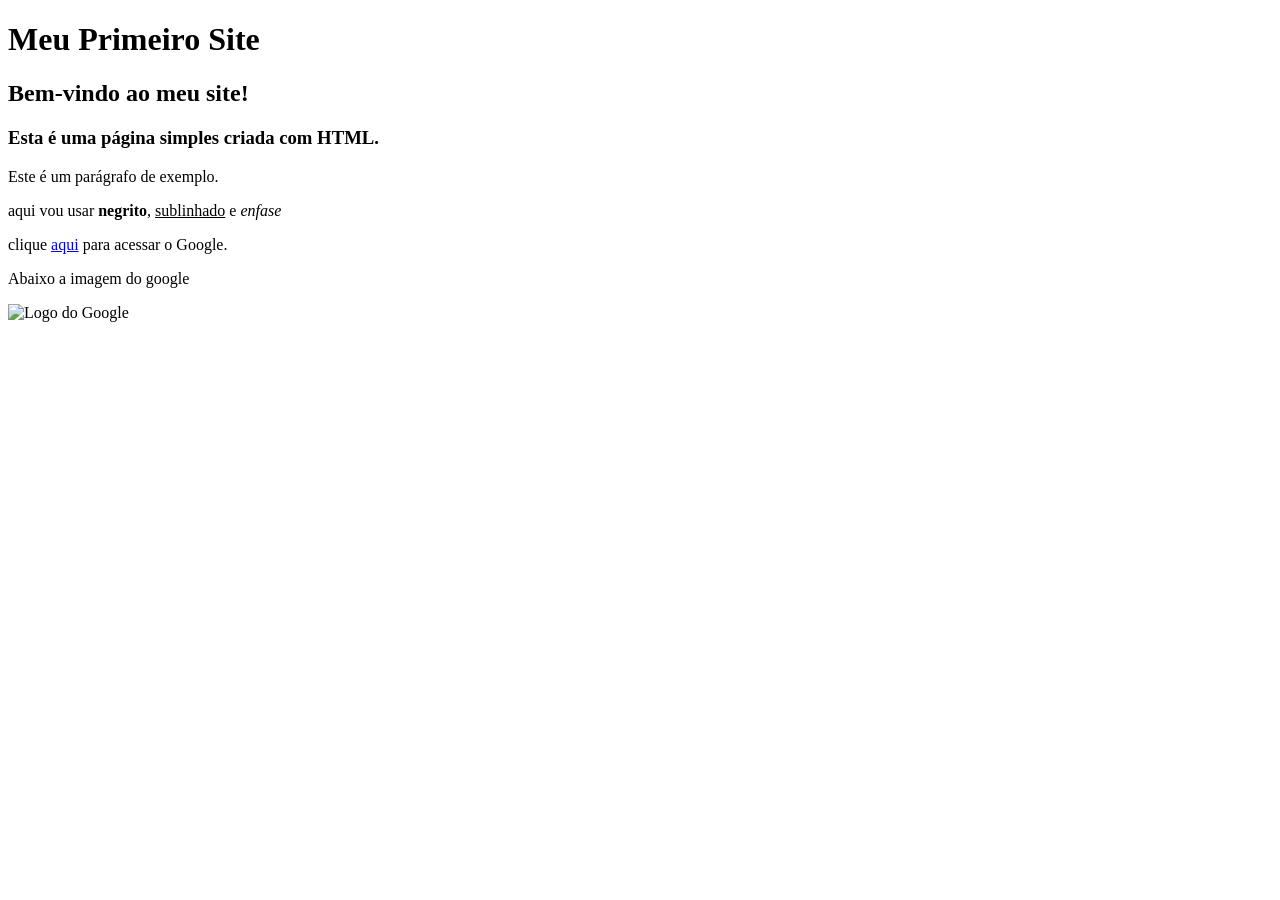
==== PrimeiroSite/index.html @ 777ddaf8 "adicionando coisas Co-authored-by: Copilot <copilot@github.com>" ====
<!DOCTYPE html>
<html lang="pt-br">
<head>
    <meta charset="UTF-8">
    <meta name="viewport" content="width=device-width, initial-scale=1.0">
    <title>PrimeiroSite</title>
</head>
<body>
    <h1>Meu Primeiro Site</h1>
    <h2>Bem-vindo ao meu site!</h2>
    <h3>Esta é uma página simples criada com HTML.</h3>
    <p>Este é um parágrafo de exemplo.</p>
    <p>aqui vou usar <strong>negrito</strong>, <u>sublinhado</u> e <em>enfase</em></p>
    <p>clique <a href="https://www.google.com" target="_blank">aqui</a> para acessar o Google.</p> 
    <p>Abaixo a imagem do google</p>
    <img src="" alt="Logo do Google">
</body>
</html>
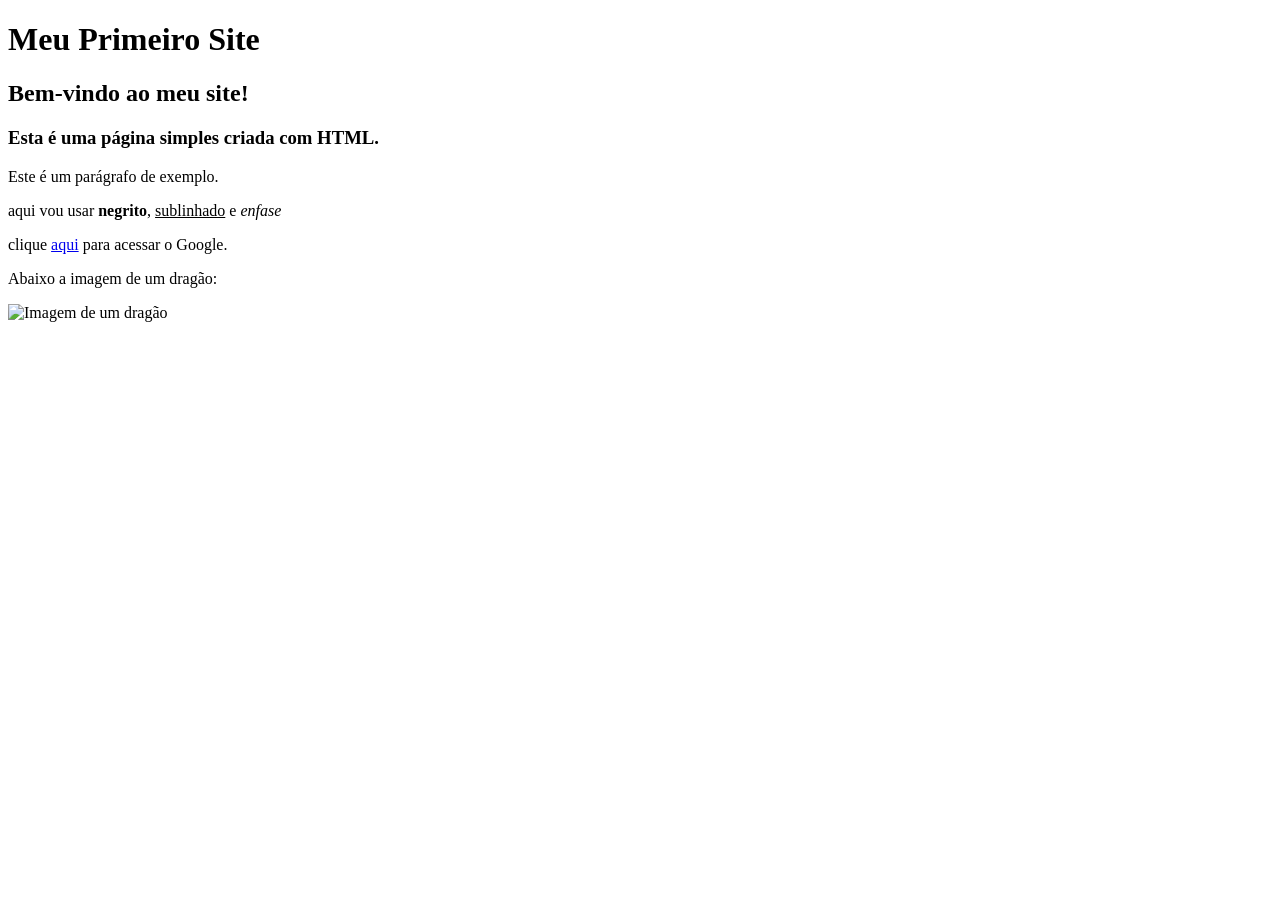
==== commit bc33f2cb: "adicionando os estilos com os css" ====
--- a/PrimeiroSite/index.html
+++ b/PrimeiroSite/index.html
@@ -4,6 +4,7 @@
     <meta charset="UTF-8">
     <meta name="viewport" content="width=device-width, initial-scale=1.0">
     <title>PrimeiroSite</title>
+    <link rel="stylesheet" href="style.css">
 </head>
 <body>
     <h1>Meu Primeiro Site</h1>
@@ -12,7 +13,7 @@
     <p>Este é um parágrafo de exemplo.</p>
     <p>aqui vou usar <strong>negrito</strong>, <u>sublinhado</u> e <em>enfase</em></p>
     <p>clique <a href="https://www.google.com" target="_blank">aqui</a> para acessar o Google.</p> 
-    <p>Abaixo a imagem do google</p>
-    <img src="" alt="Logo do Google">
+    <p>Abaixo a imagem de um dragão:</p>
+    <img src="/assets/Perfil 1.jpg" alt="Imagem de um dragão">
 </body>
 </html>
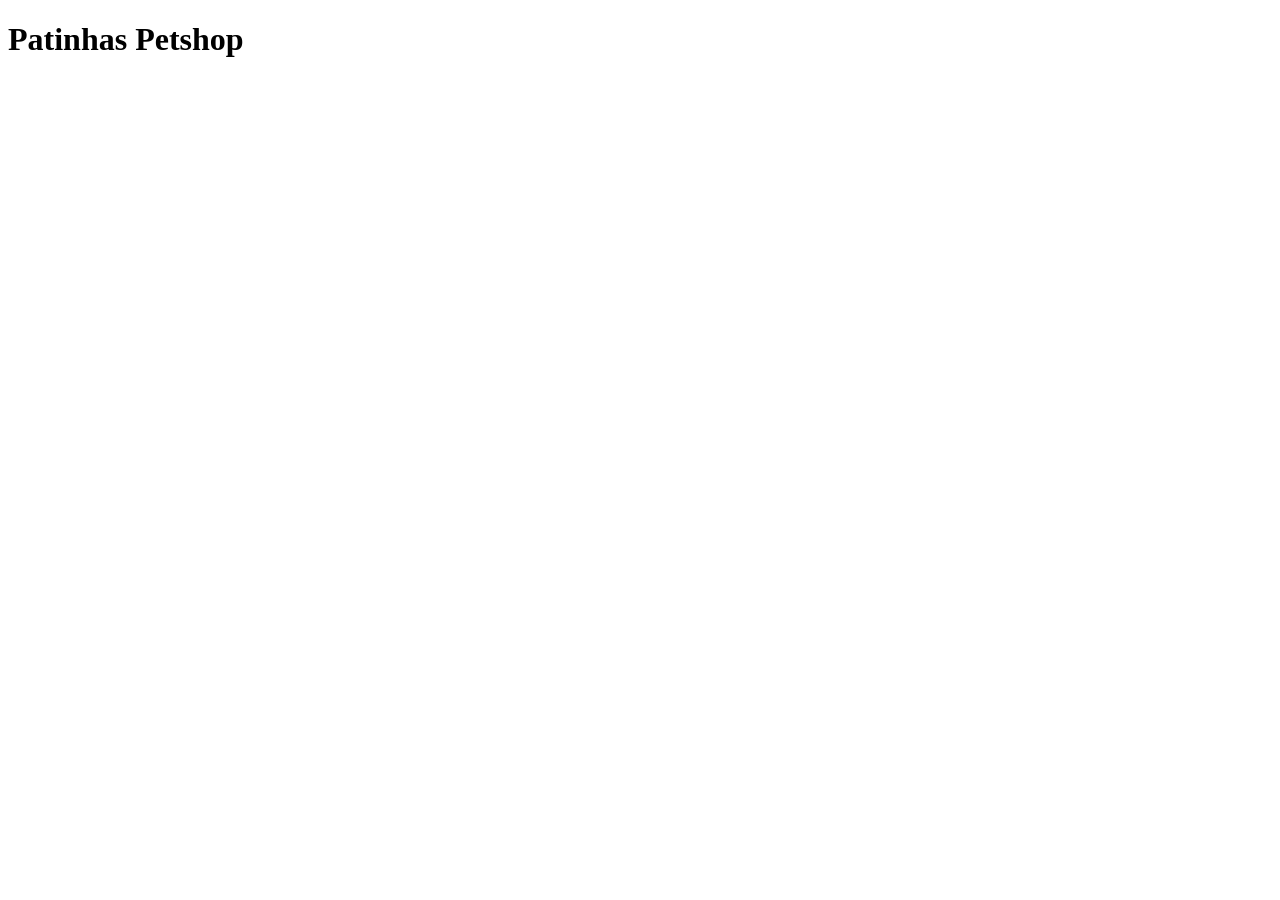
==== commit 735c9764: "alterando para petshop" ====
--- a/PrimeiroSite/index.html
+++ b/PrimeiroSite/index.html
@@ -1,19 +1,35 @@
 <!DOCTYPE html>
 <html lang="pt-br">
 <head>
-    <meta charset="UTF-8">
-    <meta name="viewport" content="width=device-width, initial-scale=1.0">
-    <title>PrimeiroSite</title>
-    <link rel="stylesheet" href="style.css">
+    <head>
+  <!-- Essenciais -->
+  <meta charset="UTF-8"/>
+  <meta name="viewport" content="width=device-width, initial-scale=1.0"/>
+
+  <!-- SEO ↓ edite por página -->
+  <title>Patinhas Petshop</title>
+  <meta name="description"
+        content="Servicos de petshop em São João del Rei, MG."/>
+  <meta name="robots" content="index, follow"/>
+  <link rel="canonical" href="https://anaccostaa.github.io/primeiro_repo/"/>
+
+  <!-- Open Graph -->
+  <meta property="og:title"       content="Patinhas Petshop"/>
+  <meta property="og:description"  content="Servicos de petshop em São João del Rei, MG."/>
+  <meta property="og:image"       content="https://images.unsplash.com/photo-1414235077428-338989a2e8c0?w=1200"/>
+  <meta property="og:url"         content="https://anaccostaa.github.io/primeiro_repo/"/>
+  <meta property="og:type"        content="website"/>
+  <meta property="og:locale"      content="pt_BR"/>
+
+  <!-- Fontes e CSS -->
+  <link rel="preconnect" href="https://fonts.googleapis.com"/>
+  <link href="https://fonts.googleapis.com/css2?family=Playfair+Display:ital,wght@0,400;0,700;1,400&family=Inter:wght@400;500;600&display=swap"
+        rel="stylesheet"/>
+  <link rel="stylesheet" href="style.css"/>
+</head>
 </head>
 <body>
-    <h1>Meu Primeiro Site</h1>
-    <h2>Bem-vindo ao meu site!</h2>
-    <h3>Esta é uma página simples criada com HTML.</h3>
-    <p>Este é um parágrafo de exemplo.</p>
-    <p>aqui vou usar <strong>negrito</strong>, <u>sublinhado</u> e <em>enfase</em></p>
-    <p>clique <a href="https://www.google.com" target="_blank">aqui</a> para acessar o Google.</p> 
-    <p>Abaixo a imagem de um dragão:</p>
-    <img src="/assets/Perfil 1.jpg" alt="Imagem de um dragão">
+    <h1>Patinhas Petshop</h1>
+
 </body>
 </html>
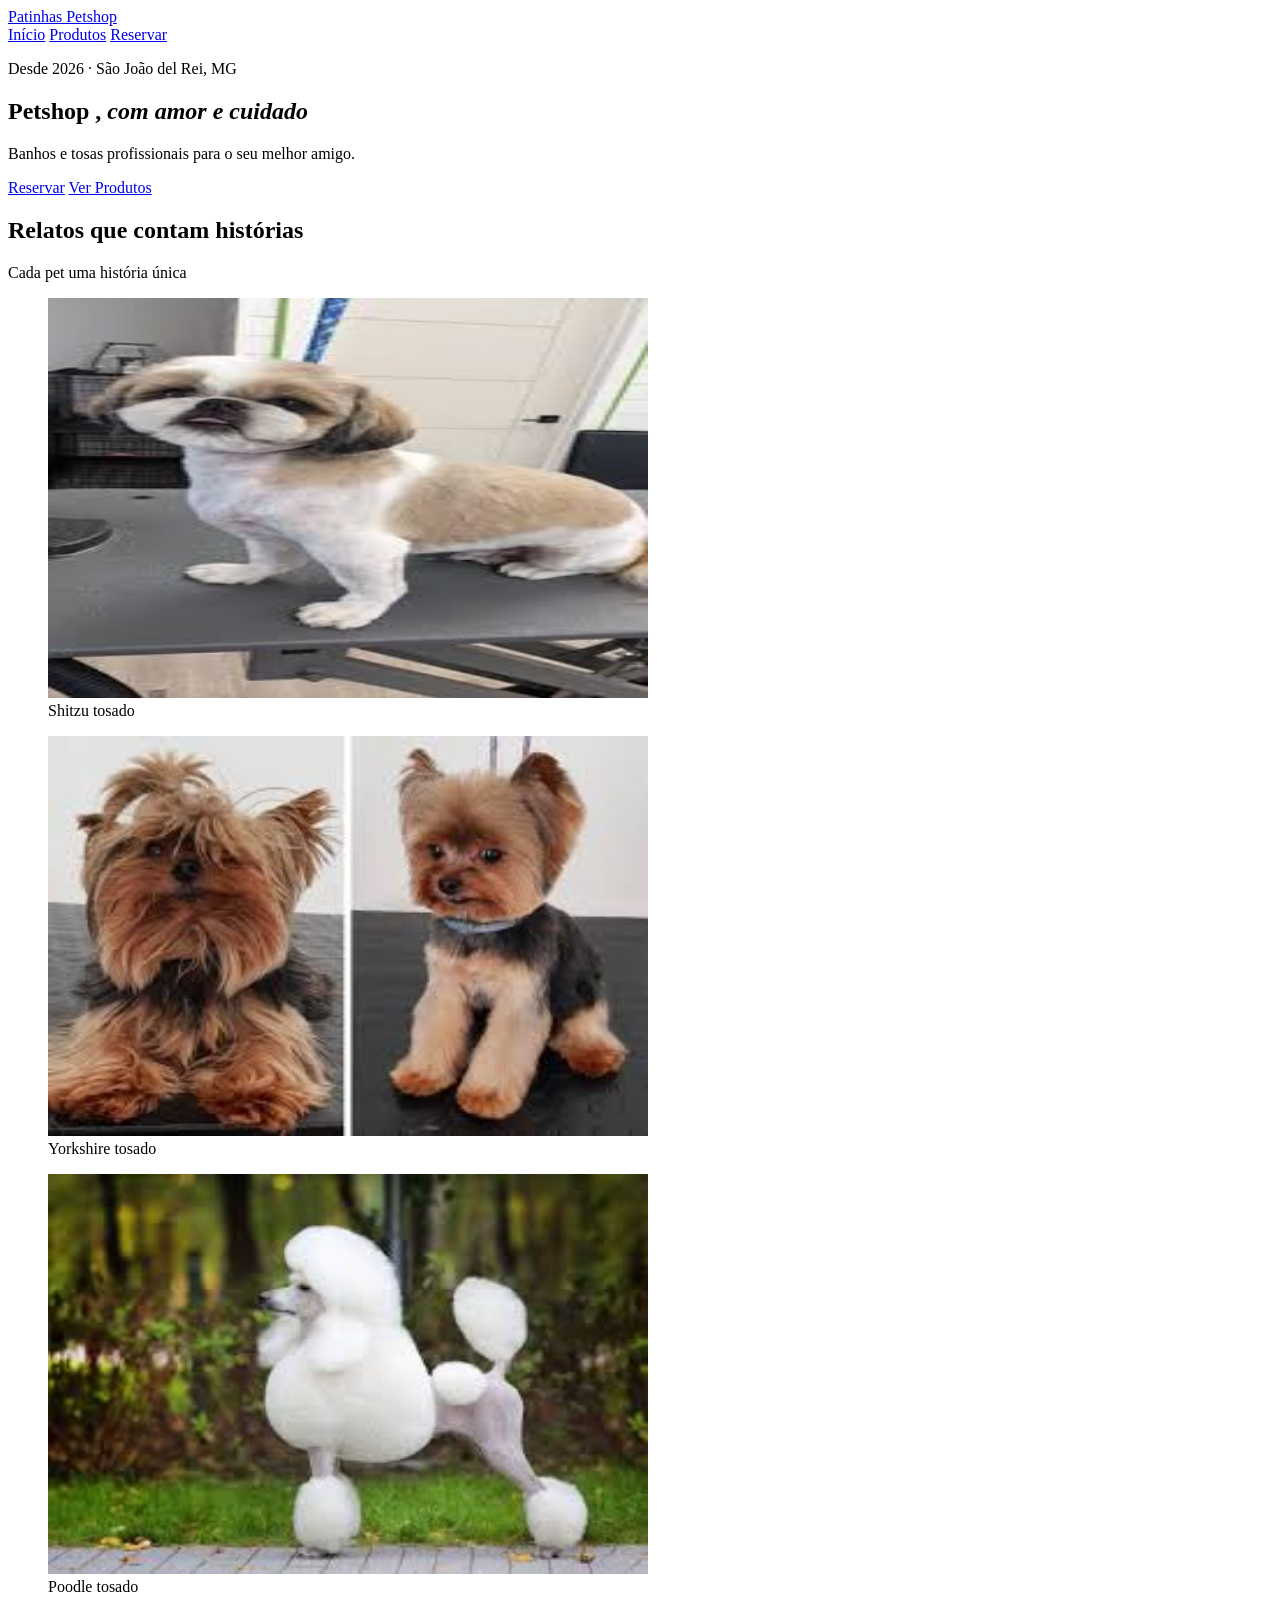
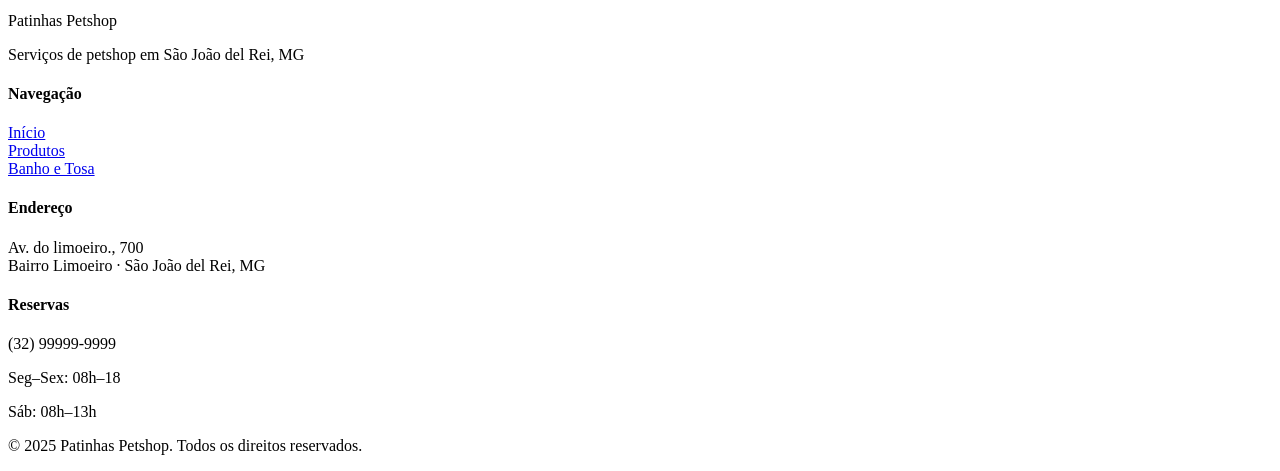
==== commit f63ff214: "adicionando informações" ====
--- a/PrimeiroSite/index.html
+++ b/PrimeiroSite/index.html
@@ -16,7 +16,7 @@
   <!-- Open Graph -->
   <meta property="og:title"       content="Patinhas Petshop"/>
   <meta property="og:description"  content="Servicos de petshop em São João del Rei, MG."/>
-  <meta property="og:image"       content="https://images.unsplash.com/photo-1414235077428-338989a2e8c0?w=1200"/>
+  <meta property="og:image"       content="/assets/logo_patinhaspetshop.png"/>
   <meta property="og:url"         content="https://anaccostaa.github.io/primeiro_repo/"/>
   <meta property="og:type"        content="website"/>
   <meta property="og:locale"      content="pt_BR"/>
@@ -29,7 +29,96 @@
 </head>
 </head>
 <body>
-    <h1>Patinhas Petshop</h1>
+
+  <header class="site-header">
+    <div class="container">
+      <a href="index.html" class="logo">Patinhas Petshop</a>
+      <nav class="main-nav">
+        <a href="index.html" class="active">Início</a>
+        <a href="produtos.html">Produtos</a>
+        <a href="banho_tosa.html" class="btn-reserva">Reservar</a>
+      </nav>
+    </div>
+  </header>
+
+  <main>
+
+    <section class="hero">
+      <div class="hero-content">
+        <p class="hero-kicker">Desde 2026 · São João del Rei, MG</p>
+        <h1>Petshop ,
+<em>com amor e cuidado</em></h1>
+        <p class="hero-sub">Banhos e tosas profissionais para o seu melhor amigo.</p>
+        <div class="hero-btns">
+          <a href="banho_tosa.html" class="btn-primary">Reservar</a>
+          <a href="produtos.html" class="btn-outline">Ver Produtos</a>
+        </div>
+      </div>
+    </section>
+
+    <section class="Relatos">
+      <div class="container">
+        <h2>Relatos que contam histórias</h2>
+        <p class="section-sub">Cada pet uma história única</p>
+        <div class="pets-grid">
+          <article class="pet-card">
+            <figure>
+              <img src="assets/Shitzu_tosado.jfif"
+                   alt="Shitzu tosado no Patinhas Petshop"
+                   width="600" height="400" loading="lazy"/>
+              <figcaption>Shitzu tosado</figcaption>
+            </figure>
+          </article>
+          <article class="pet-card">
+            <figure>
+              <img src="assets/yorkie_tosado.jfif"
+                   alt="Yorkshire tosado no Patinhas Petshop"
+                   width="600" height="400" loading="lazy"/>
+              <figcaption>Yorkshire tosado</figcaption>
+            </figure>
+          </article>
+          <article class="pet-card">
+            <figure>
+              <img src="assets/poodle_tosado.jfif"
+                   alt="Poodle tosado no Patinhas Petshop"
+                   width="600" height="400" loading="lazy"/>
+              <figcaption>Poodle tosado</figcaption>
+            </figure>
+          </article>
+        </div>
+      </div>
+    </section>
+
+  </main>
+
+  <footer class="site-footer">
+    <div class="container footer-grid">
+      <div>
+        <p class="footer-logo">Patinhas Petshop</p>
+        <p>Serviços de petshop em São João del Rei, MG</p>
+      </div>
+      <div>
+        <h4>Navegação</h4>
+        <a href="index.html">Início</a><br/>
+        <a href="produtos.html">Produtos</a><br/>
+        <a href="banho_tosa.html">Banho e Tosa</a>
+      </div>
+      <div>
+        <h4>Endereço</h4>
+        <p>Av. do limoeiro., 700<br/>
+        Bairro Limoeiro · São João del Rei, MG</p>
+      </div>
+      <div>
+        <h4>Reservas</h4>
+        <p>(32) 99999-9999</p>
+        <p>Seg–Sex: 08h–18</p>
+        <p>Sáb: 08h–13h</p>
+      </div>
+    </div>
+    <div class="footer-bottom">
+      <p>&copy; 2025 Patinhas Petshop. Todos os direitos reservados.</p>
+    </div>
+  </footer>
 
 </body>
 </html>
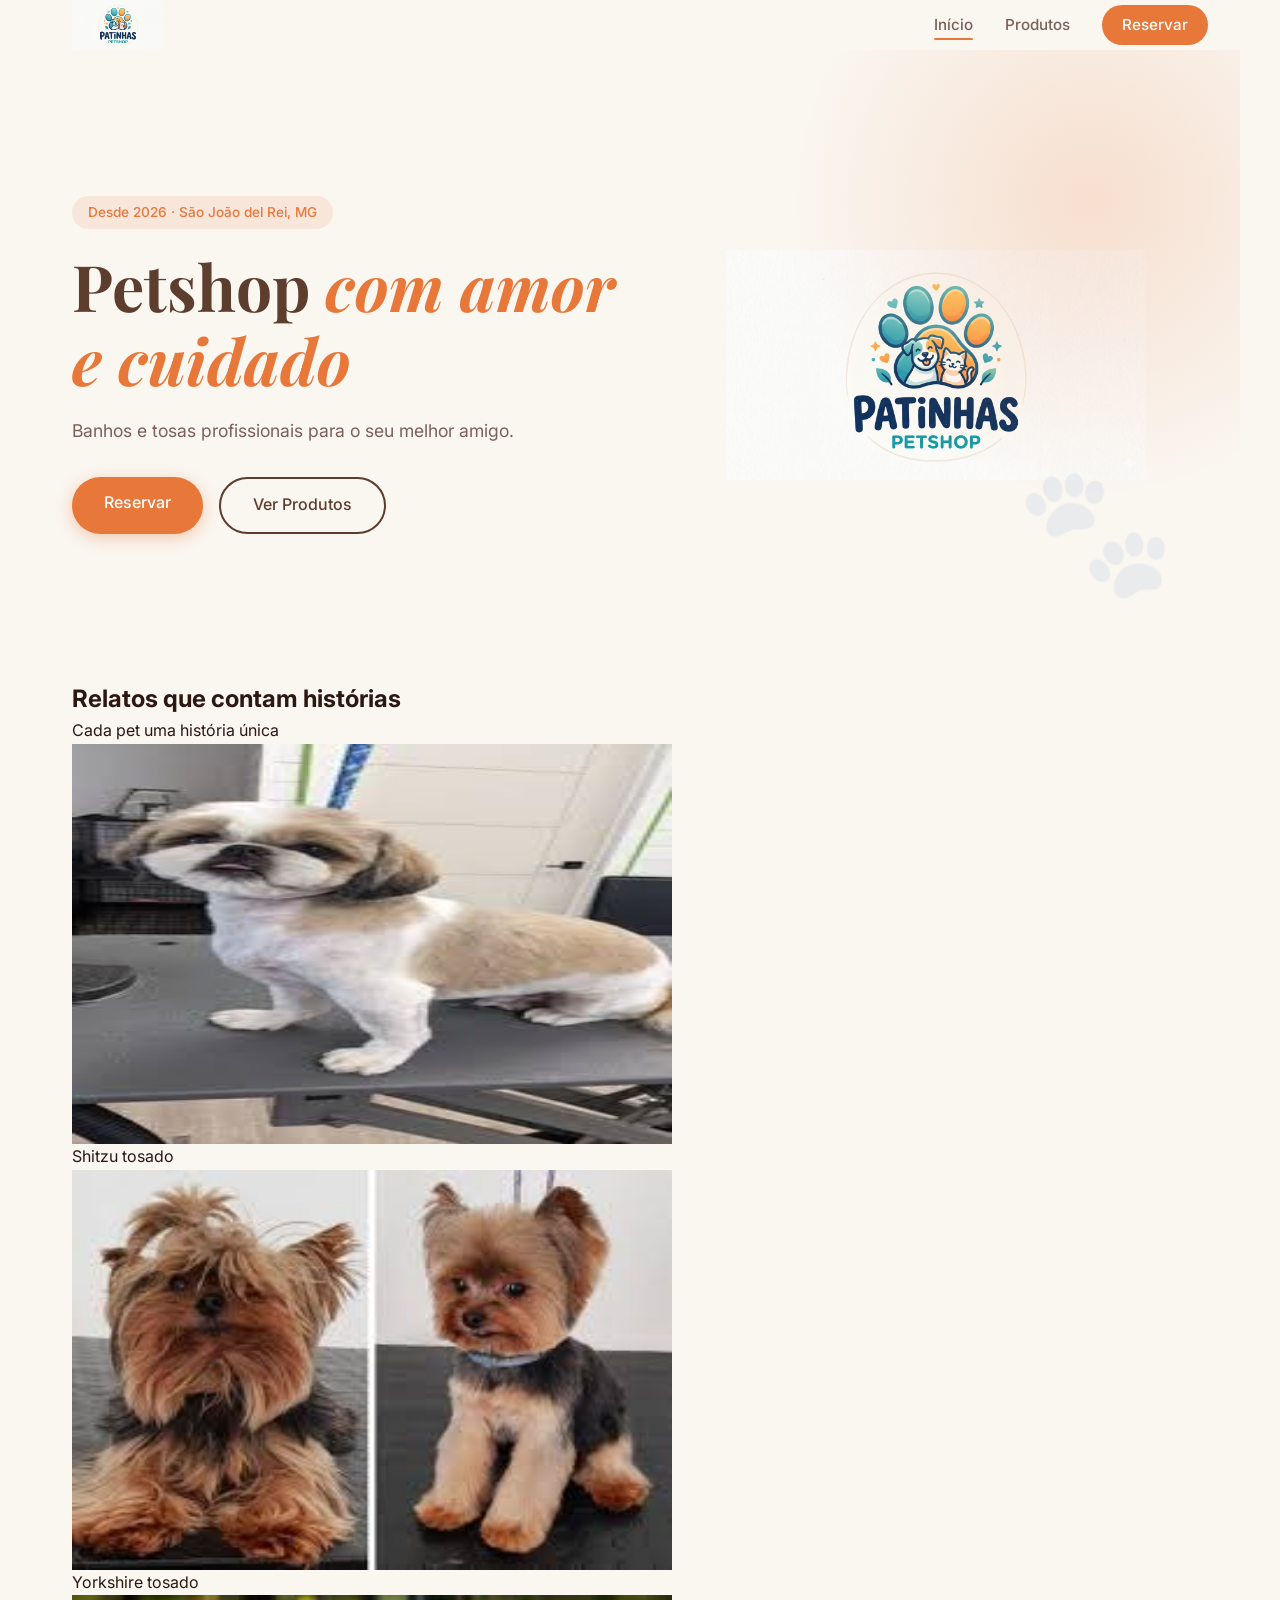
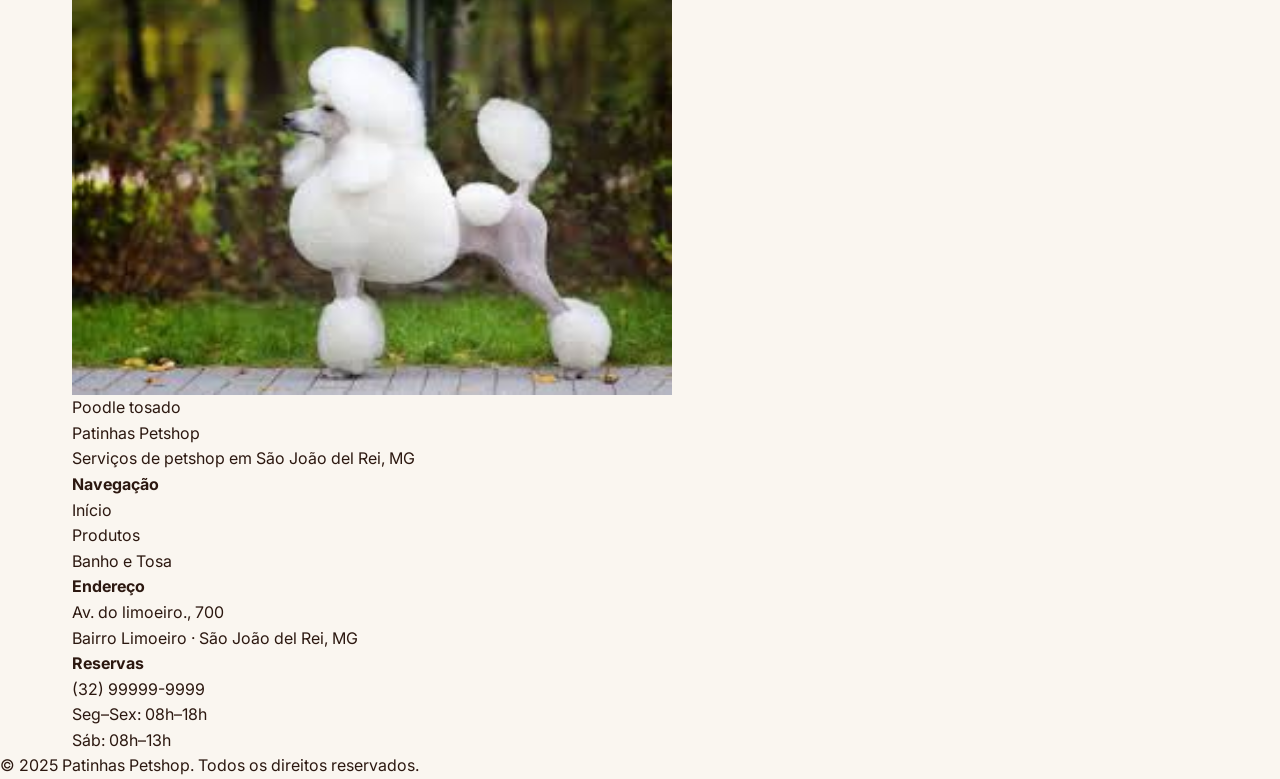
==== commit 681c0dde: "usando css" ====
--- a/PrimeiroSite/index.html
+++ b/PrimeiroSite/index.html
@@ -27,12 +27,13 @@
         rel="stylesheet"/>
   <link rel="stylesheet" href="style.css"/>
 </head>
-</head>
 <body>
 
   <header class="site-header">
     <div class="container">
-      <a href="index.html" class="logo">Patinhas Petshop</a>
+      <a href="index.html" class="logo">
+  <img src="assets/logo_patinhaspetshop.png" alt="Patinhas Petshop" height="50" />
+</a>
       <nav class="main-nav">
         <a href="index.html" class="active">Início</a>
         <a href="produtos.html">Produtos</a>
@@ -44,17 +45,20 @@
   <main>
 
     <section class="hero">
-      <div class="hero-content">
-        <p class="hero-kicker">Desde 2026 · São João del Rei, MG</p>
-        <h1>Petshop ,
-<em>com amor e cuidado</em></h1>
-        <p class="hero-sub">Banhos e tosas profissionais para o seu melhor amigo.</p>
-        <div class="hero-btns">
-          <a href="banho_tosa.html" class="btn-primary">Reservar</a>
-          <a href="produtos.html" class="btn-outline">Ver Produtos</a>
-        </div>
-      </div>
-    </section>
+  <div class="hero-content">
+    <p class="hero-kicker">Desde 2026 · São João del Rei, MG</p>
+    <h1>Petshop <em>com amor e cuidado</em></h1>
+    <p class="hero-sub">Banhos e tosas profissionais para o seu melhor amigo.</p>
+    <div class="hero-btns">
+      <a href="banho_tosa.html" class="btn-primary">Reservar</a>
+      <a href="produtos.html" class="btn-outline">Ver Produtos</a>
+    </div>
+  </div>
+
+  <div class="hero-visual">
+    <img src="assets/logo_patinhaspetshop.png" alt="Patinhas Petshop" />
+  </div>
+</section>
 
     <section class="Relatos">
       <div class="container">
@@ -111,7 +115,7 @@
       <div>
         <h4>Reservas</h4>
         <p>(32) 99999-9999</p>
-        <p>Seg–Sex: 08h–18</p>
+        <p>Seg–Sex: 08h–18h</p>
         <p>Sáb: 08h–13h</p>
       </div>
     </div>
--- a/PrimeiroSite/style.css
+++ b/PrimeiroSite/style.css
@@ -0,0 +1,247 @@
+:root {
+  --marrom: #5C3D2E;
+  --marrom-claro: #8B6355;
+  --laranja: #E8773A;
+  --creme: #FAF6F0;
+  --texto: #2C1810;
+  --texto-suave: #7A6058;
+  --branco: #FFFFFF;
+  --sombra: 0 4px 24px rgba(92, 61, 46, 0.10);
+  --raio: 16px;
+  *, *::before, *::after {
+  box-sizing: border-box;
+  margin: 0;
+  padding: 0;
+}
+
+html {
+  scroll-behavior: smooth; /* Rolagem suave ao clicar nos links */
+}
+
+body {
+  font-family: 'Inter', sans-serif;
+  background-color: var(--creme);
+  color: var(--texto);
+  line-height: 1.6;
+}
+
+img {
+  max-width: 100%;
+  display: block;
+}
+
+a {
+  text-decoration: none;
+  color: inherit;
+}
+.container {
+  max-width: 1200px;
+  margin: 0 auto;
+  padding: 0 2rem;
+}
+site-header {
+  position: sticky;
+  top: 0;
+  z-index: 100;
+  background: rgba(250, 246, 240, 0.92);
+  backdrop-filter: blur(12px);
+  border-bottom: 1px solid rgba(92, 61, 46, 0.08);
+  padding: 1.25rem 0;
+}
+
+.site-header .container {
+  display: flex;
+  align-items: center;
+  justify-content: space-between;
+}
+.logo img {
+  height: 50px;
+  width: auto;
+  display: block;
+  transition: transform 0.2s;
+}
+
+.logo img:hover {
+  transform: scale(1.05);
+}
+.main-nav {
+  display: flex;
+  align-items: center;
+  gap: 2rem;
+}
+
+.main-nav a {
+  font-size: 0.95rem;
+  font-weight: 500;
+  color: var(--texto-suave);
+  position: relative;
+  transition: color 0.2s;
+}
+
+.main-nav a::after {
+  content: '';
+  position: absolute;
+  bottom: -3px;
+  left: 0;
+  width: 0;
+  height: 2px;
+  background: var(--laranja);
+  border-radius: 2px;
+  transition: width 0.25s;
+}
+
+.main-nav a:hover {
+  color: var(--laranja);
+}
+
+.main-nav a:hover::after,
+.main-nav a.active::after {
+  width: 100%;
+}
+.btn-reserva {
+  background: var(--laranja);
+  color: var(--branco) !important;
+  padding: 0.5rem 1.25rem;
+  border-radius: 50px;
+  transition: background 0.2s, transform 0.2s !important;
+}
+
+.btn-reserva:hover {
+  background: var(--marrom) !important;
+  transform: translateY(-2px);
+}
+
+.btn-reserva::after {
+  display: none !important;
+}
+.hero {
+  min-height: 70vh;
+  display: grid;
+  grid-template-columns: 1fr 1fr;
+  align-items: center;
+  gap: 3rem;
+  padding: 4rem 2rem;
+  max-width: 1200px;
+  margin: 0 auto;
+  position: relative;
+  overflow: hidden;
+}
+
+.hero::before {
+  content: '';
+  position: absolute;
+  top: -150px;
+  right: -150px;
+  width: 600px;
+  height: 600px;
+  background: radial-gradient(circle, rgba(232,119,58,0.18) 0%, transparent 70%);
+  border-radius: 50%;
+  animation: pulsar 4s ease-in-out infinite;
+}
+
+.hero::after {
+  content: '🐾';
+  position: absolute;
+  bottom: 3rem;
+  right: 4rem;
+  font-size: 8rem;
+  opacity: 0.07;
+}
+
+@keyframes pulsar {
+  0%, 100% { transform: scale(1); opacity: 1; }
+  50% { transform: scale(1.1); opacity: 0.6; }
+}
+.hero-content {
+  position: relative;
+  z-index: 1;
+  max-width: 640px;
+}
+
+.hero-kicker {
+  display: inline-block;
+  background: rgba(232,119,58,0.12);
+  color: var(--laranja);
+  padding: 0.35rem 1rem;
+  border-radius: 50px;
+  font-size: 0.85rem;
+  font-weight: 500;
+  margin-bottom: 1.25rem;
+  animation: fadeUp 0.6s ease both;
+}
+
+.hero h1 {
+  font-family: 'Playfair Display', serif;
+  font-size: clamp(2.5rem, 5vw, 4rem);
+  line-height: 1.15;
+  color: var(--marrom);
+  margin-bottom: 1.25rem;
+  animation: fadeUp 0.6s 0.1s ease both;
+}
+
+.hero h1 em {
+  color: var(--laranja);
+  font-style: italic;
+}
+
+.hero-sub {
+  font-size: 1.1rem;
+  color: var(--texto-suave);
+  margin-bottom: 2rem;
+  animation: fadeUp 0.6s 0.2s ease both;
+}
+
+.hero-btns {
+  display: flex;
+  gap: 1rem;
+  flex-wrap: wrap;
+  animation: fadeUp 0.6s 0.3s ease both;
+}
+
+@keyframes fadeUp {
+  from { opacity: 0; transform: translateY(24px); }
+  to   { opacity: 1; transform: translateY(0); }
+}
+.btn-primary {
+  display: inline-block;
+  padding: 0.85rem 2rem;
+  background: var(--laranja);
+  color: var(--branco);
+  border-radius: 50px;
+  font-weight: 500;
+  box-shadow: 0 4px 16px rgba(232,119,58,0.35);
+  transition: all 0.2s;
+}
+
+.btn-primary:hover {
+  background: var(--marrom);
+  transform: translateY(-2px);
+  box-shadow: 0 6px 20px rgba(92,61,46,0.3);
+}
+
+.btn-outline {
+  display: inline-block;
+  padding: 0.85rem 2rem;
+  border: 2px solid var(--marrom);
+  color: var(--marrom);
+  border-radius: 50px;
+  font-weight: 500;
+  transition: all 0.2s;
+}
+
+.btn-outline:hover {
+  background: var(--marrom);
+  color: var(--branco);
+  transform: translateY(-2px);
+}
+.hero-visual {
+  display: flex;
+  justify-content: center;
+  align-items: center;
+}
+
+.hero-visual img {
+  max-width: 420px;
+  width: 100%;
+  animation: fadeUp 0.6s 0.2s ease both;
+}
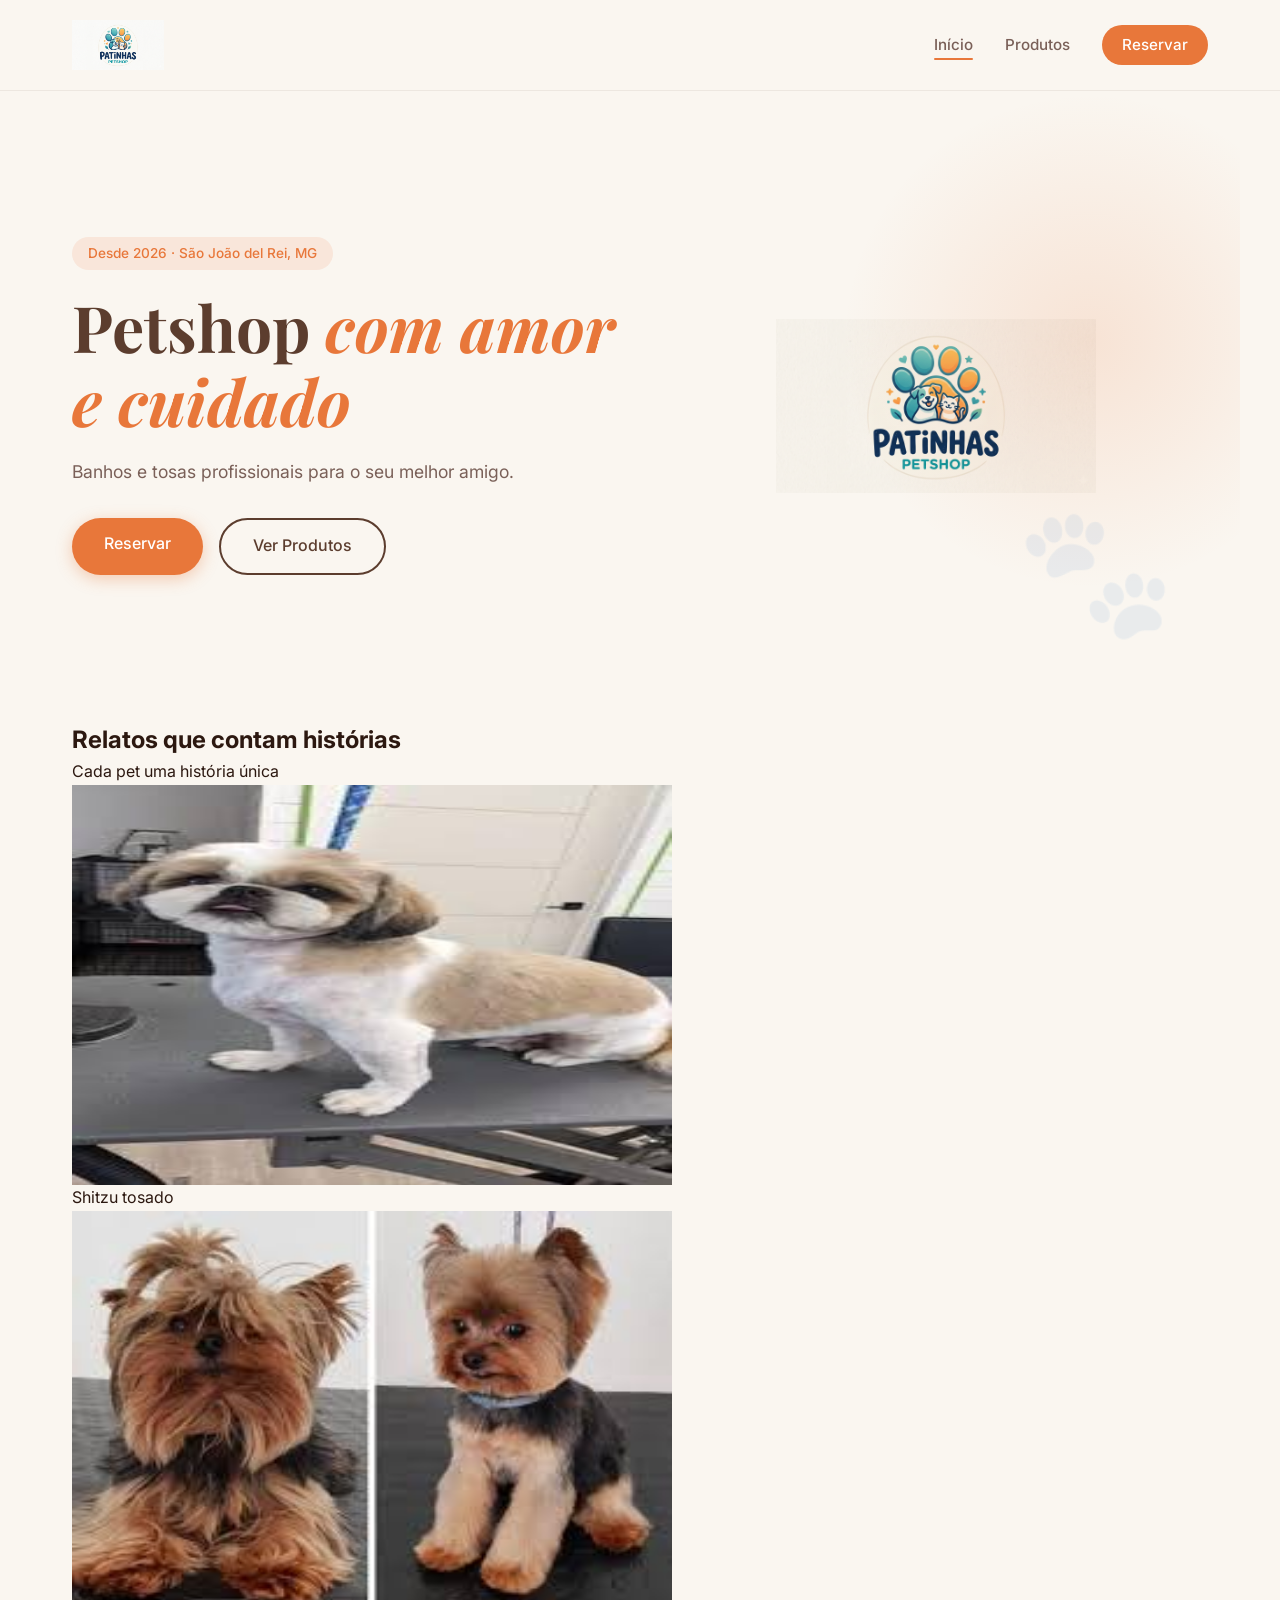
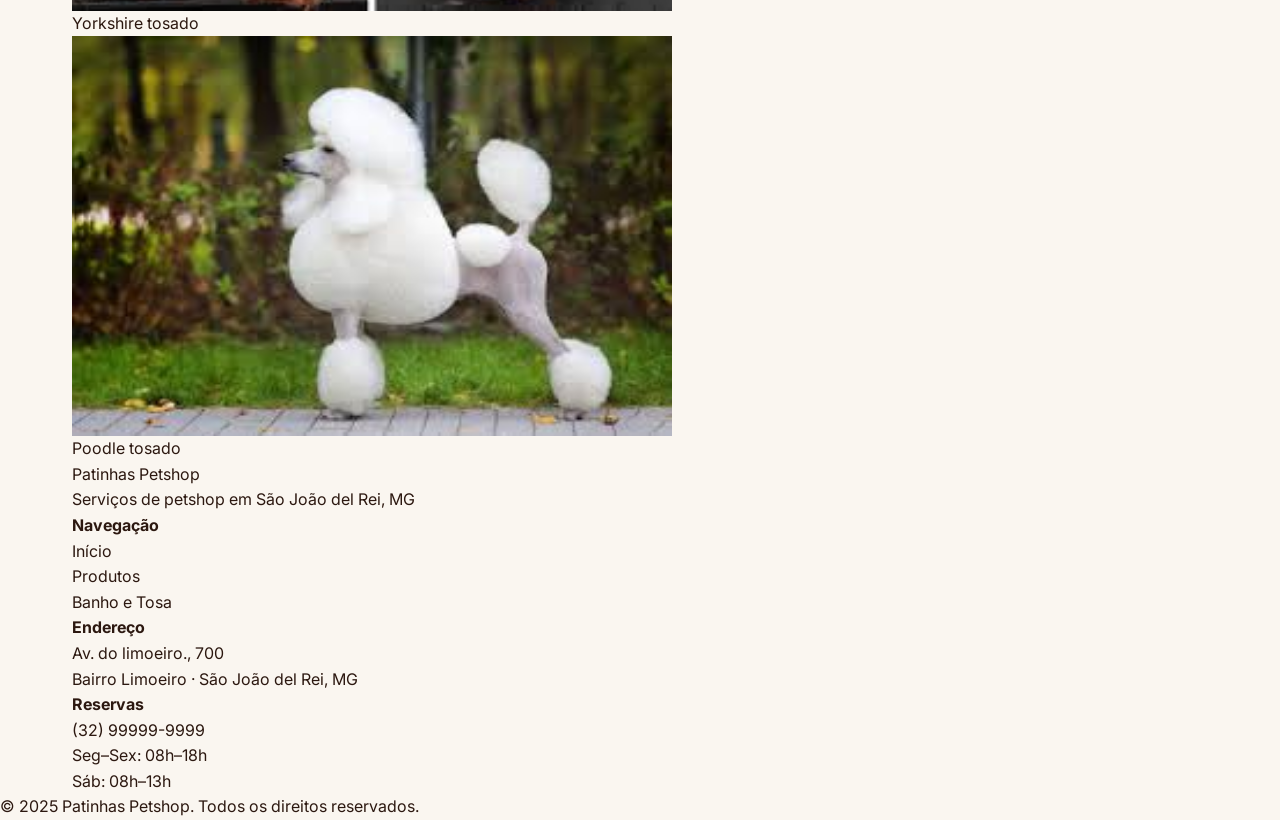
==== commit f9128ae7: "alterações2" ====
--- a/PrimeiroSite/index.html
+++ b/PrimeiroSite/index.html
@@ -1,30 +1,20 @@
 <!DOCTYPE html>
-<html lang="pt-br">
+<html lang="pt-BR">
 <head>
-    <head>
-  <!-- Essenciais -->
   <meta charset="UTF-8"/>
   <meta name="viewport" content="width=device-width, initial-scale=1.0"/>
-
-  <!-- SEO ↓ edite por página -->
   <title>Patinhas Petshop</title>
-  <meta name="description"
-        content="Servicos de petshop em São João del Rei, MG."/>
+  <meta name="description" content="Servicos de petshop em São João del Rei, MG."/>
   <meta name="robots" content="index, follow"/>
   <link rel="canonical" href="https://anaccostaa.github.io/primeiro_repo/"/>
-
-  <!-- Open Graph -->
-  <meta property="og:title"       content="Patinhas Petshop"/>
-  <meta property="og:description"  content="Servicos de petshop em São João del Rei, MG."/>
-  <meta property="og:image"       content="/assets/logo_patinhaspetshop.png"/>
-  <meta property="og:url"         content="https://anaccostaa.github.io/primeiro_repo/"/>
-  <meta property="og:type"        content="website"/>
-  <meta property="og:locale"      content="pt_BR"/>
-
-  <!-- Fontes e CSS -->
+  <meta property="og:title" content="Patinhas Petshop"/>
+  <meta property="og:description" content="Servicos de petshop em São João del Rei, MG."/>
+  <meta property="og:image" content="/assets/logo_patinhaspetshop.png"/>
+  <meta property="og:url" content="https://anaccostaa.github.io/primeiro_repo/"/>
+  <meta property="og:type" content="website"/>
+  <meta property="og:locale" content="pt_BR"/>
   <link rel="preconnect" href="https://fonts.googleapis.com"/>
-  <link href="https://fonts.googleapis.com/css2?family=Playfair+Display:ital,wght@0,400;0,700;1,400&family=Inter:wght@400;500;600&display=swap"
-        rel="stylesheet"/>
+  <link href="https://fonts.googleapis.com/css2?family=Playfair+Display:ital,wght@0,400;0,700;1,400&family=Inter:wght@400;500;600&display=swap" rel="stylesheet"/>
   <link rel="stylesheet" href="style.css"/>
 </head>
 <body>
--- a/PrimeiroSite/style.css
+++ b/PrimeiroSite/style.css
@@ -8,7 +8,9 @@
   --branco: #FFFFFF;
   --sombra: 0 4px 24px rgba(92, 61, 46, 0.10);
   --raio: 16px;
-  *, *::before, *::after {
+}
+
+*, *::before, *::after {
   box-sizing: border-box;
   margin: 0;
   padding: 0;
@@ -39,7 +41,7 @@
   margin: 0 auto;
   padding: 0 2rem;
 }
-site-header {
+.site-header {
   position: sticky;
   top: 0;
   z-index: 100;
@@ -120,7 +122,7 @@
   grid-template-columns: 1fr 1fr;
   align-items: center;
   gap: 3rem;
-  padding: 4rem 2rem;
+  padding: 2rem 2rem;  /* reduzi o padding do topo */
   max-width: 1200px;
   margin: 0 auto;
   position: relative;
@@ -130,11 +132,11 @@
 .hero::before {
   content: '';
   position: absolute;
-  top: -150px;
-  right: -150px;
-  width: 600px;
-  height: 600px;
-  background: radial-gradient(circle, rgba(232,119,58,0.18) 0%, transparent 70%);
+  top: 0;
+  right: -100px;
+  width: 500px;
+  height: 500px;
+  background: radial-gradient(circle, rgba(232,119,58,0.15) 0%, transparent 70%);
   border-radius: 50%;
   animation: pulsar 4s ease-in-out infinite;
 }
@@ -241,7 +243,8 @@
 }
 
 .hero-visual img {
-  max-width: 420px;
+  max-width: 320px;
   width: 100%;
+  mix-blend-mode: multiply; /* remove o fundo branco da imagem */
   animation: fadeUp 0.6s 0.2s ease both;
 }
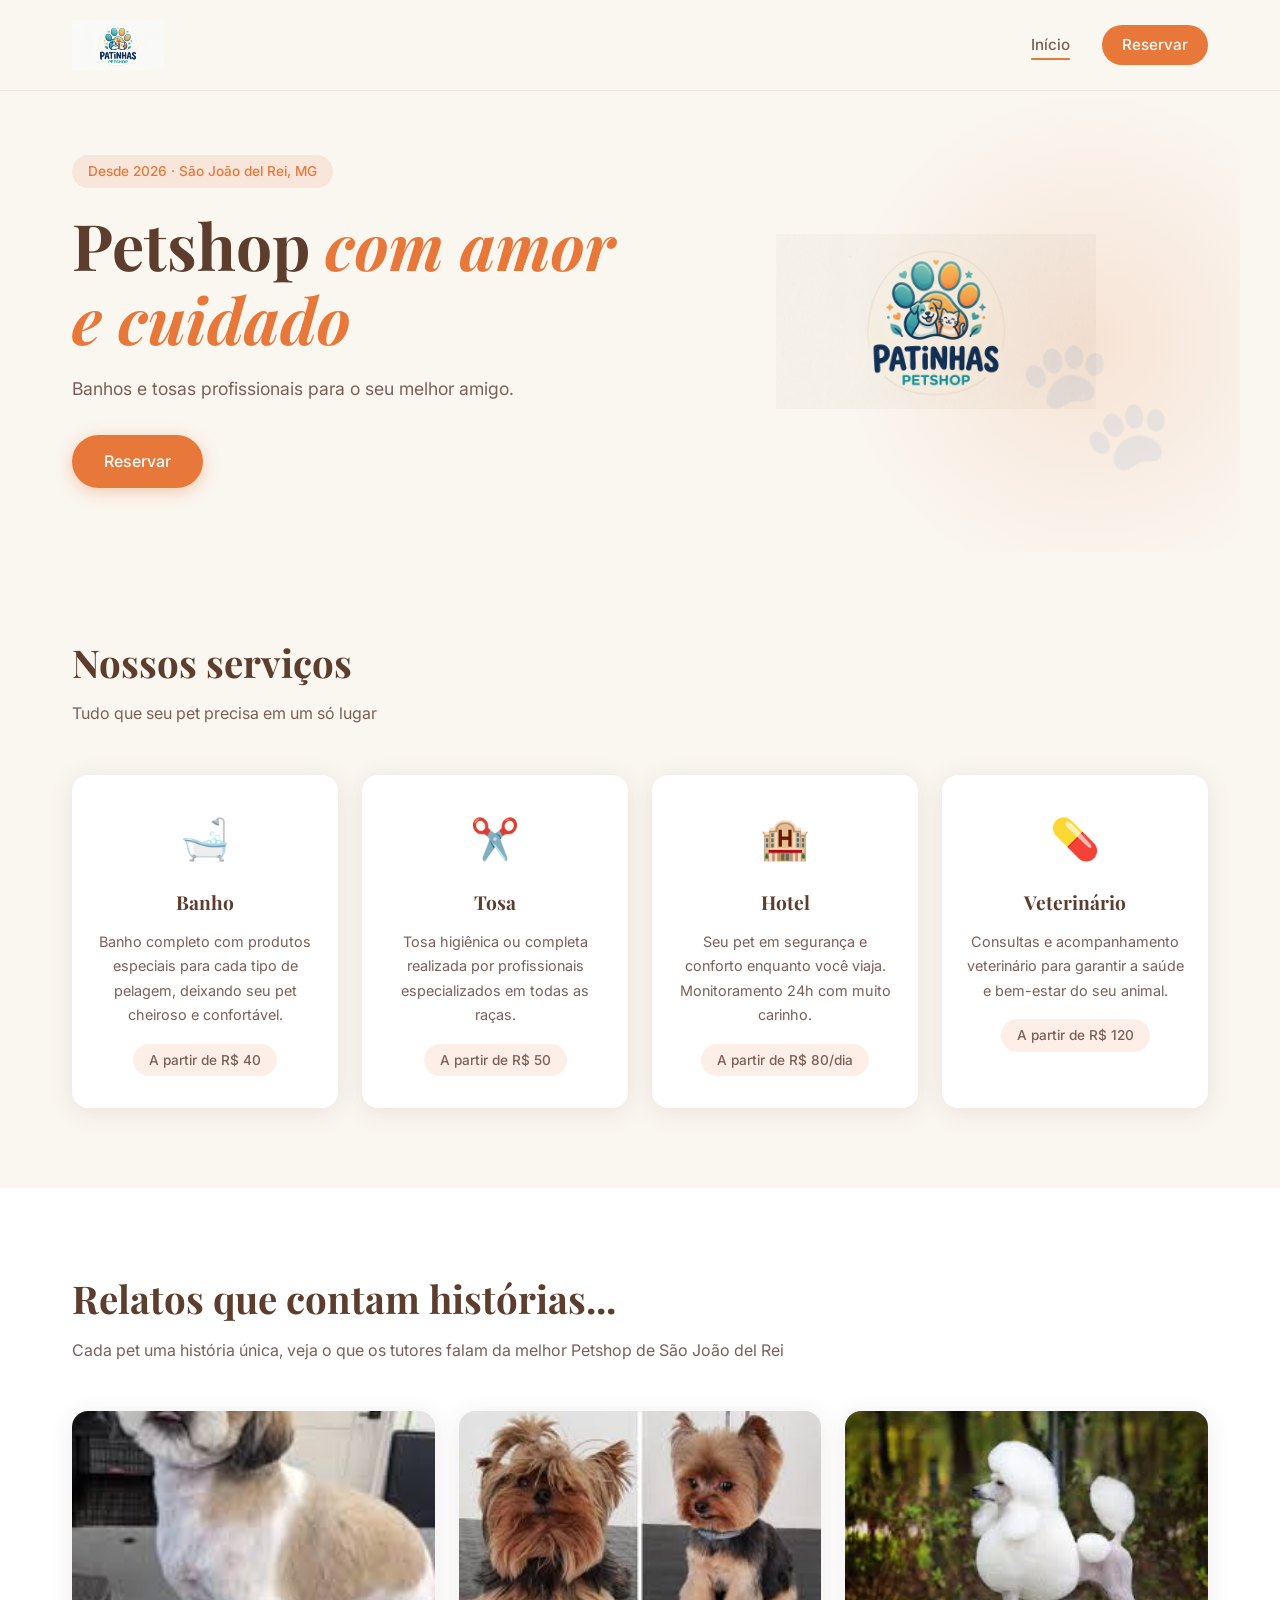
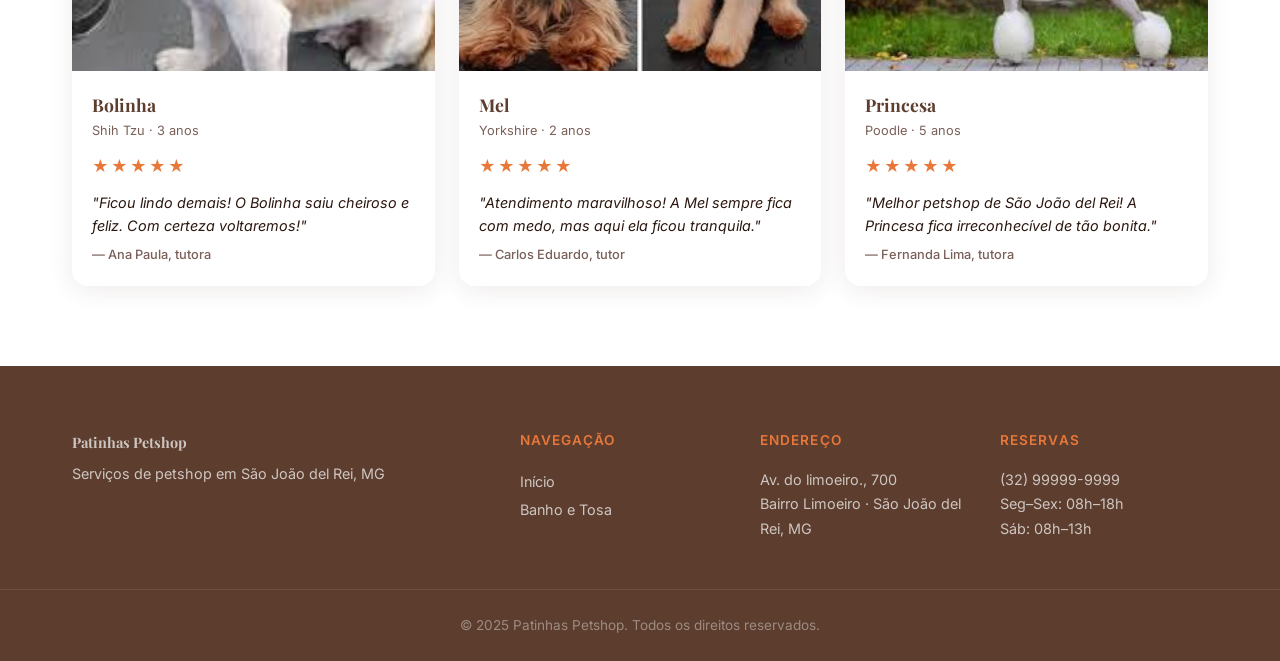
==== commit 064b0afa: "adicioanndo aba de reserva" ====
--- a/PrimeiroSite/index.html
+++ b/PrimeiroSite/index.html
@@ -26,7 +26,6 @@
 </a>
       <nav class="main-nav">
         <a href="index.html" class="active">Início</a>
-        <a href="produtos.html">Produtos</a>
         <a href="banho_tosa.html" class="btn-reserva">Reservar</a>
       </nav>
     </div>
@@ -41,7 +40,6 @@
     <p class="hero-sub">Banhos e tosas profissionais para o seu melhor amigo.</p>
     <div class="hero-btns">
       <a href="banho_tosa.html" class="btn-primary">Reservar</a>
-      <a href="produtos.html" class="btn-outline">Ver Produtos</a>
     </div>
   </div>
 
@@ -49,39 +47,98 @@
     <img src="assets/logo_patinhaspetshop.png" alt="Patinhas Petshop" />
   </div>
 </section>
+<section class="servicos">
+  <div class="container">
+    <h2>Nossos serviços</h2>
+    <p class="section-sub">Tudo que seu pet precisa em um só lugar</p>
+    <div class="servicos-grid">
+
+      <div class="servico-card">
+        <div class="servico-icone">🛁</div>
+        <h3>Banho</h3>
+        <p>Banho completo com produtos especiais para cada tipo de pelagem, deixando seu pet cheiroso e confortável.</p>
+        <p class="servico-preco">A partir de R$ 40</p>
+      </div>
+
+      <div class="servico-card">
+        <div class="servico-icone">✂️</div>
+        <h3>Tosa</h3>
+        <p>Tosa higiênica ou completa realizada por profissionais especializados em todas as raças.</p>
+        <p class="servico-preco">A partir de R$ 50</p>
+      </div>
+
+      <div class="servico-card">
+        <div class="servico-icone">🏨</div>
+        <h3>Hotel</h3>
+        <p>Seu pet em segurança e conforto enquanto você viaja. Monitoramento 24h com muito carinho.</p>
+        <p class="servico-preco">A partir de R$ 80/dia</p>
+      </div>
+
+      <div class="servico-card">
+        <div class="servico-icone">💊</div>
+        <h3>Veterinário</h3>
+        <p>Consultas e acompanhamento veterinário para garantir a saúde e bem-estar do seu animal.</p>
+        <p class="servico-preco">A partir de R$ 120</p>
+      </div>
+
+    </div>
+  </div>
+</section>
 
     <section class="Relatos">
-      <div class="container">
-        <h2>Relatos que contam histórias</h2>
-        <p class="section-sub">Cada pet uma história única</p>
-        <div class="pets-grid">
-          <article class="pet-card">
-            <figure>
-              <img src="assets/Shitzu_tosado.jfif"
-                   alt="Shitzu tosado no Patinhas Petshop"
-                   width="600" height="400" loading="lazy"/>
-              <figcaption>Shitzu tosado</figcaption>
-            </figure>
-          </article>
-          <article class="pet-card">
-            <figure>
-              <img src="assets/yorkie_tosado.jfif"
-                   alt="Yorkshire tosado no Patinhas Petshop"
-                   width="600" height="400" loading="lazy"/>
-              <figcaption>Yorkshire tosado</figcaption>
-            </figure>
-          </article>
-          <article class="pet-card">
-            <figure>
-              <img src="assets/poodle_tosado.jfif"
-                   alt="Poodle tosado no Patinhas Petshop"
-                   width="600" height="400" loading="lazy"/>
-              <figcaption>Poodle tosado</figcaption>
-            </figure>
-          </article>
+  <div class="container">
+    <h2>Relatos que contam histórias...</h2>
+    <p class="section-sub">Cada pet uma história única, veja o que os tutores falam da melhor Petshop de São João del Rei</p>
+    <div class="pets-grid">
+
+      <article class="pet-card">
+        <figure>
+          <img src="assets/Shitzu_tosado.jfif"
+               alt="Shitzu tosado no Patinhas Petshop"
+               width="600" height="400" loading="lazy"/>
+        </figure>
+        <div class="pet-info">
+          <p class="pet-nome">Bolinha</p>
+          <p class="pet-raca">Shih Tzu · 3 anos</p>
+          <div class="estrelas" aria-label="5 estrelas">★★★★★</div>
+          <p class="pet-relato">"Ficou lindo demais! O Bolinha saiu cheiroso e feliz. Com certeza voltaremos!"</p>
+          <p class="pet-dono">— Ana Paula, tutora</p>
         </div>
-      </div>
-    </section>
+      </article>
+
+      <article class="pet-card">
+        <figure>
+          <img src="assets/yorkie_tosado.jfif"
+               alt="Yorkshire tosado no Patinhas Petshop"
+               width="600" height="400" loading="lazy"/>
+        </figure>
+        <div class="pet-info">
+          <p class="pet-nome">Mel</p>
+          <p class="pet-raca">Yorkshire · 2 anos</p>
+          <div class="estrelas" aria-label="5 estrelas">★★★★★</div>
+          <p class="pet-relato">"Atendimento maravilhoso! A Mel sempre fica com medo, mas aqui ela ficou tranquila."</p>
+          <p class="pet-dono">— Carlos Eduardo, tutor</p>
+        </div>
+      </article>
+
+      <article class="pet-card">
+        <figure>
+          <img src="assets/poodle_tosado.jfif"
+               alt="Poodle tosado no Patinhas Petshop"
+               width="600" height="400" loading="lazy"/>
+        </figure>
+        <div class="pet-info">
+          <p class="pet-nome">Princesa</p>
+          <p class="pet-raca">Poodle · 5 anos</p>
+          <div class="estrelas" aria-label="5 estrelas">★★★★★</div>
+          <p class="pet-relato">"Melhor petshop de São João del Rei! A Princesa fica irreconhecível de tão bonita."</p>
+          <p class="pet-dono">— Fernanda Lima, tutora</p>
+        </div>
+      </article>
+
+    </div>
+  </div>
+</section>
 
   </main>
 
@@ -94,7 +151,6 @@
       <div>
         <h4>Navegação</h4>
         <a href="index.html">Início</a><br/>
-        <a href="produtos.html">Produtos</a><br/>
         <a href="banho_tosa.html">Banho e Tosa</a>
       </div>
       <div>
--- a/PrimeiroSite/style.css
+++ b/PrimeiroSite/style.css
@@ -117,12 +117,12 @@
   display: none !important;
 }
 .hero {
-  min-height: 70vh;
+  min-height: auto;
   display: grid;
   grid-template-columns: 1fr 1fr;
   align-items: center;
   gap: 3rem;
-  padding: 2rem 2rem;  /* reduzi o padding do topo */
+  padding: 4rem 2rem;  /* reduzi o padding do topo */
   max-width: 1200px;
   margin: 0 auto;
   position: relative;
@@ -247,4 +247,224 @@
   width: 100%;
   mix-blend-mode: multiply; /* remove o fundo branco da imagem */
   animation: fadeUp 0.6s 0.2s ease both;
+}
+/* ===== SEÇÃO RELATOS ===== */
+
+.Relatos {
+  padding: 5rem 0;
+  background: var(--branco);
+}
+
+.Relatos h2 {
+  font-family: 'Playfair Display', serif;
+  font-size: clamp(1.8rem, 3vw, 2.5rem);
+  color: var(--marrom);
+  margin-bottom: 0.5rem;
+}
+
+.section-sub {
+  color: var(--texto-suave);
+  font-size: 1rem;
+  margin-bottom: 3rem;
+}
+/* ===== GRID DE FOTOS ===== */
+
+.pets-grid {
+  display: grid;
+  grid-template-columns: repeat(3, 1fr);
+  gap: 1.5rem;
+}
+
+.pet-card {
+  border-radius: var(--raio);
+  overflow: hidden;
+  box-shadow: var(--sombra);
+  transition: transform 0.2s, box-shadow 0.2s;
+}
+
+.pet-card:hover {
+  transform: translateY(-6px);
+  box-shadow: 0 12px 32px rgba(92,61,46,0.15);
+}
+
+.pet-card img {
+  width: 100%;
+  height: 260px;
+  object-fit: cover;
+  display: block;
+}
+
+.pet-card figcaption {
+  padding: 1rem;
+  font-size: 0.9rem;
+  font-weight: 500;
+  color: var(--texto-suave);
+  text-align: center;
+  background: white;
+}
+/* ===== FOOTER ===== */
+
+
+.site-footer {
+  background: var(--marrom);
+  color: var(--branco);
+  padding: 4rem 0 0;
+}
+
+/* ===== GRID DO FOOTER ===== */
+
+
+.footer-grid {
+  display: grid;
+ grid-template-columns: 2fr 1fr 1fr 1fr;
+  gap: 2rem;
+  padding-bottom: 3rem;
+}
+
+.footer-logo {
+  font-family: 'Playfair Display', serif;
+  font-size: 1.3rem;
+  font-weight: 700;
+  margin-bottom: 0.5rem;
+}
+
+.site-footer p {
+  font-size: 0.9rem;
+  color: rgba(255,255,255,0.7);
+  line-height: 1.7;
+}
+
+.site-footer h4 {
+  font-size: 0.85rem;
+  font-weight: 600;
+  text-transform: uppercase;
+  letter-spacing: 0.08em;
+  color: var(--laranja);
+  margin-bottom: 1rem;
+}
+
+.site-footer a {
+  font-size: 0.9rem;
+  color: rgba(255,255,255,0.7);
+  transition: color 0.2s;
+  line-height: 2;
+}
+
+.site-footer a:hover {
+  color: var(--laranja);
+}
+/* ===== RODAPÉ DO FOOTER ===== */
+
+
+.footer-bottom {
+  border-top: 1px solid rgba(255,255,255,0.1);
+  padding: 1.5rem 0;
+  text-align: center;
+}
+
+.footer-bottom p {
+  font-size: 0.85rem;
+  color: rgba(255,255,255,0.4);
+}
+/* ===== INFO DO PET ===== */
+.pet-info {
+  padding: 1.25rem;
+  background: white;
+}
+
+.pet-nome {
+  font-family: 'Playfair Display', serif;
+  font-size: 1.1rem;
+  font-weight: 700;
+  color: var(--marrom);
+  margin-bottom: 0.1rem;
+}
+
+.pet-raca {
+  font-size: 0.8rem;
+  color: var(--texto-suave);
+  margin-bottom: 0.75rem;
+}
+
+.estrelas {
+  color: var(--laranja);
+  font-size: 1rem;
+  margin-bottom: 0.75rem;
+  letter-spacing: 2px;
+}
+
+.pet-relato {
+  font-size: 0.9rem;
+  color: var(--texto);
+  font-style: italic;
+  line-height: 1.6;
+  margin-bottom: 0.5rem;
+}
+
+.pet-dono {
+  font-size: 0.8rem;
+  color: var(--texto-suave);
+  font-weight: 500;
+}
+/* ===== SERVIÇOS ===== */
+.servicos {
+  padding: 5rem 0;
+  background: var(--creme);
+}
+
+.servicos h2 {
+  font-family: 'Playfair Display', serif;
+  font-size: clamp(1.8rem, 3vw, 2.5rem);
+  color: var(--marrom);
+  margin-bottom: 0.5rem;
+}
+
+.servicos-grid {
+  display: grid;
+  grid-template-columns: repeat(4, 1fr);
+  gap: 1.5rem;
+  margin-top: 3rem;
+}
+
+.servico-card {
+  background: var(--branco);
+  border-radius: var(--raio);
+  padding: 2rem 1.5rem;
+  box-shadow: var(--sombra);
+  transition: transform 0.2s, box-shadow 0.2s;
+  text-align: center;
+}
+
+.servico-card:hover {
+  transform: translateY(-6px);
+  box-shadow: 0 12px 32px rgba(92,61,46,0.15);
+}
+
+.servico-icone {
+  font-size: 2.5rem;
+  margin-bottom: 1rem;
+}
+
+.servico-card h3 {
+  font-family: 'Playfair Display', serif;
+  font-size: 1.2rem;
+  color: var(--marrom);
+  margin-bottom: 0.75rem;
+}
+
+.servico-card p {
+  font-size: 0.9rem;
+  color: var(--texto-suave);
+  line-height: 1.7;
+}
+
+.servico-preco {
+  display: inline-block;
+  margin-top: 1rem;
+  background: rgba(232,119,58,0.12);
+  color: var(--laranja);
+  padding: 0.3rem 1rem;
+  border-radius: 50px;
+  font-size: 0.85rem !important;
+  font-weight: 500;
 }
